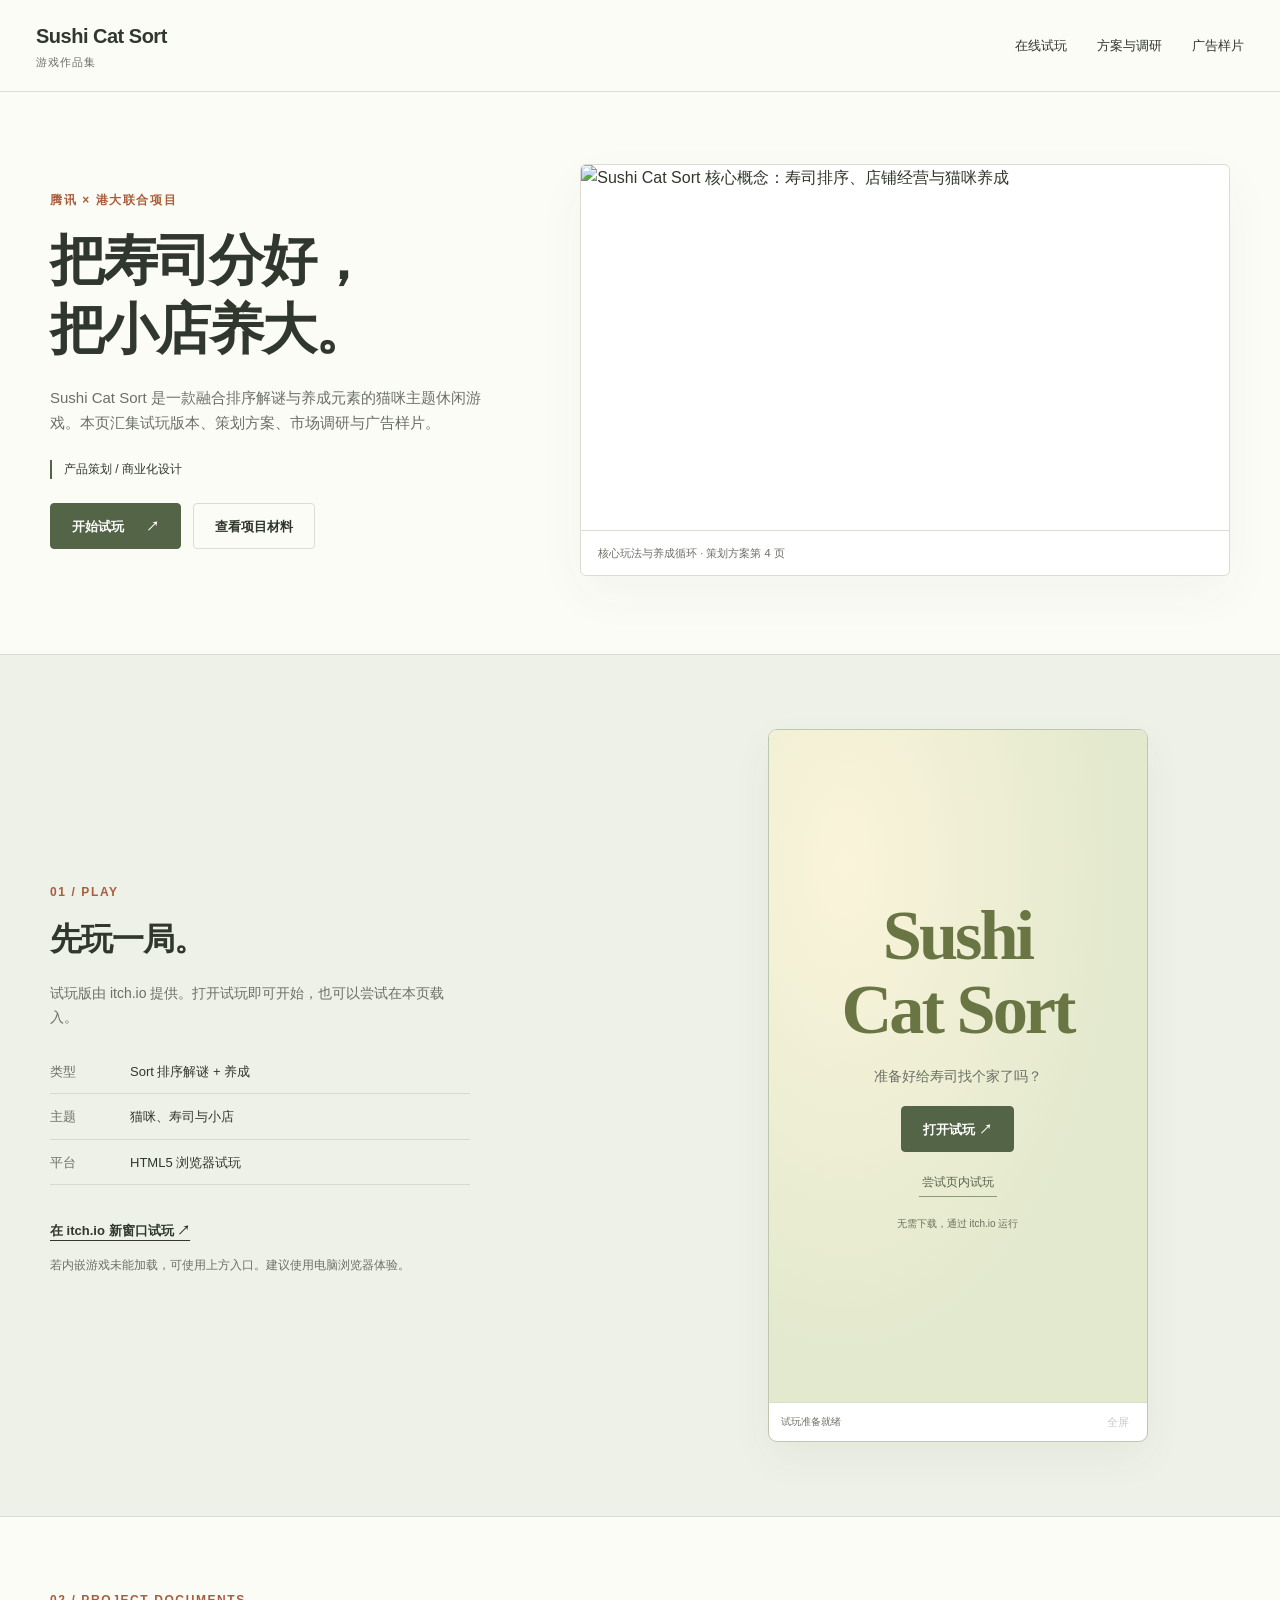
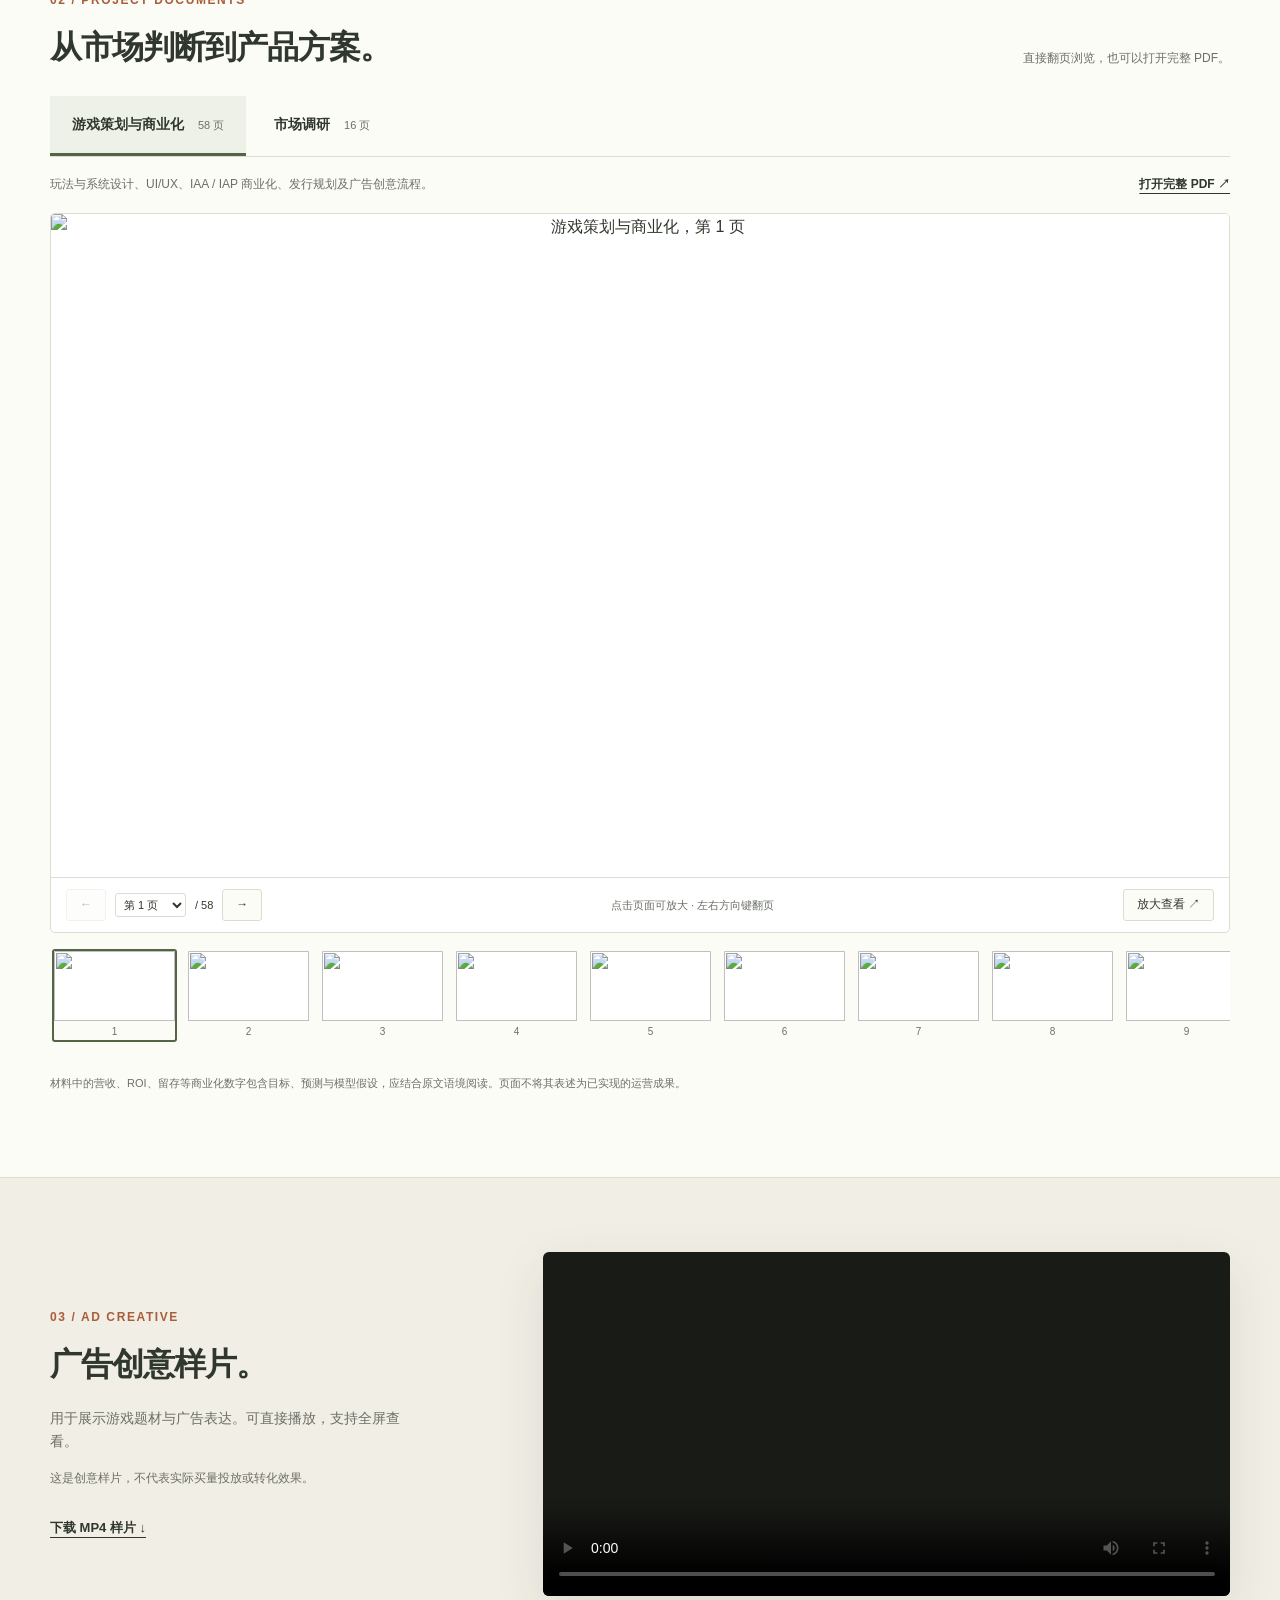
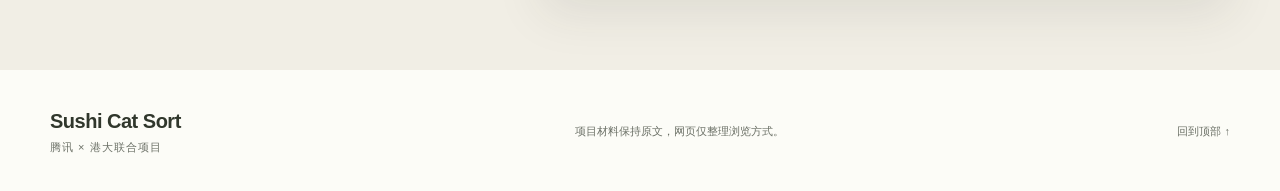
==== docs/sushi-cat-sort/index.html @ 92bae5a2 "Add interactive game portfolio page" ====
<!doctype html>
<html lang="zh-CN">
<head>
<meta charset="utf-8"><meta name="viewport" content="width=device-width,initial-scale=1">
<title>Sushi Cat Sort · 游戏作品集</title>
<meta name="description" content="腾讯×港大联合项目：Sushi Cat Sort。在线试玩、游戏策划与商业化方案、市场调研、广告样片。">
<meta name="color-scheme" content="light"><link rel="stylesheet" href="styles.css">
</head>
<body>
<a class="skip" href="#main">跳到内容</a>
<header class="site-header"><a class="brand" href="#">Sushi Cat Sort<span>游戏作品集</span></a><nav aria-label="作品导航"><a href="#play">在线试玩</a><a href="#documents">方案与调研</a><a href="#video">广告样片</a></nav></header>
<main id="main">
<section class="hero wrap">
 <div class="hero-copy"><p class="eyebrow">腾讯 × 港大联合项目</p><h1>把寿司分好，<br>把小店养大。</h1><p class="lead">Sushi Cat Sort 是一款融合排序解谜与养成元素的猫咪主题休闲游戏。本页汇集试玩版本、策划方案、市场调研与广告样片。</p><p class="role">产品策划 / 商业化设计</p><div class="actions"><a class="button primary" href="#play">开始试玩 <span aria-hidden="true">↗</span></a><a class="button" href="#documents">查看项目材料</a></div></div>
 <figure class="hero-image"><img src="assets/proposal/page-04.jpg" alt="Sushi Cat Sort 核心概念：寿司排序、店铺经营与猫咪养成" width="1800" height="1013"><figcaption>核心玩法与养成循环 · 策划方案第 4 页</figcaption></figure>
</section>
<section class="section play-section" id="play">
 <div class="wrap play-layout"><div class="section-intro"><p class="eyebrow">01 / PLAY</p><h2>先玩一局。</h2><p>试玩版由 itch.io 提供。打开试玩即可开始，也可以尝试在本页载入。</p><dl class="facts"><div><dt>类型</dt><dd>Sort 排序解谜 + 养成</dd></div><div><dt>主题</dt><dd>猫咪、寿司与小店</dd></div><div><dt>平台</dt><dd>HTML5 浏览器试玩</dd></div></dl><a class="text-link" href="https://archieneverwake.itch.io/sushi-cat-sort" target="_blank" rel="noopener noreferrer">在 itch.io 新窗口试玩 ↗</a><p class="small">若内嵌游戏未能加载，可使用上方入口。建议使用电脑浏览器体验。</p></div>
 <div class="game-shell"><div id="gameMount" class="game-mount"><div class="game-cover"><span class="cover-title">Sushi<br>Cat Sort</span><p>准备好给寿司找个家了吗？</p><a class="button primary" href="https://archieneverwake.itch.io/sushi-cat-sort" target="_blank" rel="noopener noreferrer">打开试玩 ↗</a><button id="loadGame" class="inline-play" type="button">尝试页内试玩</button><span class="small">无需下载，通过 itch.io 运行</span></div></div><div class="game-toolbar"><span id="gameStatus" role="status">试玩准备就绪</span><button id="fullscreenGame" type="button" disabled>全屏</button></div></div>
 </div>
</section>
<section class="section wrap" id="documents">
 <div class="section-heading"><div><p class="eyebrow">02 / PROJECT DOCUMENTS</p><h2>从市场判断到产品方案。</h2></div><p>直接翻页浏览，也可以打开完整 PDF。</p></div>
 <div class="deck-tabs" role="tablist" aria-label="选择项目材料"><button id="proposalTab" role="tab" aria-selected="true" aria-controls="viewer" data-deck="proposal">游戏策划与商业化 <span>58 页</span></button><button id="researchTab" role="tab" aria-selected="false" aria-controls="viewer" data-deck="research">市场调研 <span>16 页</span></button></div>
 <div class="deck-info"><p id="deckDescription">玩法与系统设计、UI/UX、IAA / IAP 商业化、发行规划及广告创意流程。</p><a id="pdfLink" class="text-link" href="assets/game-proposal.pdf" target="_blank" rel="noopener">打开完整 PDF ↗</a></div>
 <div id="viewer" class="viewer" role="tabpanel" aria-labelledby="proposalTab"><div class="slide-stage"><button id="zoomSlide" class="slide-zoom" type="button" aria-label="放大当前页"><img id="slideImage" src="assets/proposal/page-01.jpg" alt="游戏策划与商业化，第 1 页" width="1800" height="1013"></button></div><div class="viewer-toolbar"><div class="pager"><button id="prevSlide" type="button" aria-label="上一页">←</button><label for="pageSelect" class="sr-only">跳转页码</label><select id="pageSelect"></select><span id="pageTotal">/ 58</span><button id="nextSlide" type="button" aria-label="下一页">→</button></div><span class="viewer-tip">点击页面可放大 · 左右方向键翻页</span><button id="enlargeSlide" type="button">放大查看 ↗</button></div></div>
 <div id="thumbnails" class="thumbnails" aria-label="页面缩略图"></div>
 <p class="material-note">材料中的营收、ROI、留存等商业化数字包含目标、预测与模型假设，应结合原文语境阅读。页面不将其表述为已实现的运营成果。</p>
</section>
<section class="section video-section" id="video"><div class="wrap video-layout"><div><p class="eyebrow">03 / AD CREATIVE</p><h2>广告创意样片。</h2><p>用于展示游戏题材与广告表达。可直接播放，支持全屏查看。</p><p class="small">这是创意样片，不代表实际买量投放或转化效果。</p><a class="text-link" href="assets/ad-demo.mp4" download>下载 MP4 样片 ↓</a></div><video id="adVideo" controls playsinline preload="metadata" poster="assets/ad-poster.jpg" aria-label="Sushi Cat Sort 广告样片"><source src="assets/ad-demo.mp4" type="video/mp4">浏览器暂不支持视频播放。<a href="assets/ad-demo.mp4">打开视频</a></video></div></section>
<footer class="wrap"><div class="brand">Sushi Cat Sort<span>腾讯 × 港大联合项目</span></div><p>项目材料保持原文，网页仅整理浏览方式。</p><a href="#">回到顶部 ↑</a></footer>
</main>
<dialog id="slideDialog" aria-label="幻灯片大图"><div class="dialog-bar"><span id="dialogPage">第 1 页</span><div><button id="dialogPrev" type="button" aria-label="上一页">←</button><button id="dialogNext" type="button" aria-label="下一页">→</button><button id="closeDialog" type="button" aria-label="关闭大图">关闭 ×</button></div></div><img id="dialogImage" alt="当前页大图"></dialog>
<script src="app.js"></script>
</body></html>
---- docs/sushi-cat-sort/styles.css ----
:root{--ink:#30372c;--muted:#6b7066;--line:#d9ded0;--green:#546447;--soft:#eef1e8;--paper:#fcfcf7;--orange:#aa5d3a}*{box-sizing:border-box}html{scroll-behavior:smooth;scroll-padding-top:92px}body{margin:0;background:var(--paper);color:var(--ink);font-family:-apple-system,BlinkMacSystemFont,"Segoe UI","PingFang SC","Microsoft YaHei",sans-serif;line-height:1.65}a{color:inherit;text-decoration:none}button,select{font:inherit;color:inherit}button,a,select{-webkit-tap-highlight-color:transparent}button{cursor:pointer}button:disabled{opacity:.35;cursor:default}button:focus-visible,a:focus-visible,select:focus-visible{outline:3px solid var(--orange);outline-offset:4px}.wrap{width:min(1180px,calc(100% - 72px));margin:auto}.site-header{position:sticky;top:0;z-index:9;padding:20px 36px;display:flex;align-items:center;justify-content:space-between;background:#fcfcf7f2;border-bottom:1px solid var(--line);backdrop-filter:blur(12px)}.brand{font-size:20px;font-weight:750;letter-spacing:-.5px}.brand span{font-size:11px;font-weight:450;letter-spacing:1px;display:block;color:var(--muted)}nav{display:flex;gap:30px;font-size:13px}nav a:hover,.text-link:hover{color:var(--orange)}.hero{padding:72px 0 78px;display:grid;grid-template-columns:.85fr 1.15fr;gap:50px;align-items:center}.eyebrow{color:var(--orange);font-weight:650;font-size:12px;letter-spacing:1.6px;margin:0 0 16px}h1{font-size:clamp(38px,4.3vw,58px);line-height:1.25;letter-spacing:-2px;margin:0 0 22px;font-weight:760}.lead{color:var(--muted);max-width:460px;font-size:15px}.role{font-size:12px;border-left:2px solid var(--green);padding-left:12px;margin:24px 0}.actions{display:flex;gap:12px;flex-wrap:wrap}.button{display:inline-flex;align-items:center;justify-content:center;gap:22px;min-height:46px;padding:10px 21px;border:1px solid var(--line);border-radius:4px;background:transparent;font-size:13px;font-weight:600}.button.primary{background:var(--green);border-color:var(--green);color:white}.button:hover{transform:translateY(-1px)}.hero-image{margin:0;background:white;border:1px solid var(--line);box-shadow:0 18px 50px #3443230b;border-radius:6px;overflow:hidden}.hero-image img{width:100%;height:auto;display:block}.hero-image figcaption{border-top:1px solid var(--line);padding:13px 17px;font-size:11px;color:var(--muted)}.section{padding-top:74px;padding-bottom:74px}.play-section{background:var(--soft);border-block:1px solid var(--line)}h2{font-size:32px;line-height:1.3;letter-spacing:-1px;margin:0 0 22px}.section p:not(.eyebrow){font-size:14px;color:var(--muted)}.play-layout{display:grid;grid-template-columns:1fr 1fr;gap:90px;align-items:center}.section-intro{max-width:420px}.facts{margin:32px 0;display:grid;gap:12px;font-size:13px}.facts>div{display:grid;grid-template-columns:80px 1fr;padding-bottom:11px;border-bottom:1px solid #d4dbc9}.facts dt{color:var(--muted)}.facts dd{margin:0}.text-link{font-size:13px;font-weight:650;text-decoration:underline;text-underline-offset:5px}.small{font-size:12px!important;line-height:1.7;max-width:390px}.game-shell{width:min(100%,380px);margin:auto;border:1px solid #bcc7ad;background:#fff;border-radius:9px;overflow:hidden;box-shadow:0 16px 40px #3443230e}.game-mount{aspect-ratio:9/16;background:#e2e7ce;position:relative}.game-mount iframe{border:0;width:100%;height:100%;display:block;position:absolute;inset:0}.game-cover{display:flex;flex-direction:column;align-items:center;justify-content:center;height:100%;text-align:center;background:radial-gradient(ellipse at 20% 20%,#faf4da 0,transparent 65%),#e3e9ce;padding:24px;gap:18px}.cover-title{font-family:Georgia,serif;color:#697644;font-size:clamp(44px,5.5vw,72px);font-weight:bold;line-height:1.05;letter-spacing:-3px}.game-cover p{margin:0}.game-cover .small{font-size:10px!important;color:#6b705b}.game-toolbar{padding:9px 12px;display:flex;align-items:center;justify-content:space-between;font-size:10px;color:var(--muted);border-top:1px solid var(--line)}.game-toolbar button{border:0;background:none;font-size:11px}.game-shell:fullscreen{background:#111;border:0;width:100vw;height:100vh;display:flex;align-items:center;justify-content:center}.game-shell:fullscreen .game-mount{height:100vh;width:56.25vh;max-width:100vw}.game-shell:fullscreen .game-toolbar{display:none}.section-heading{display:flex;justify-content:space-between;align-items:flex-end;gap:25px;margin-bottom:28px}.section-heading h2{margin-bottom:0}.section-heading>p{max-width:280px;font-size:12px!important;margin:0}.deck-tabs{display:flex;gap:6px;border-bottom:1px solid var(--line)}.deck-tabs button{border:0;border-bottom:3px solid transparent;background:transparent;padding:17px 22px;font-size:14px;font-weight:600}.deck-tabs button[aria-selected=true]{border-color:var(--green);background:#eef1e8}.deck-tabs span{font-weight:400;font-size:11px;margin-left:10px;color:var(--muted)}.deck-info{display:flex;align-items:center;justify-content:space-between;gap:20px;margin:18px 0}.deck-info p{margin:0;font-size:12px!important}.deck-info .text-link{font-size:12px;white-space:nowrap}.viewer{border:1px solid var(--line);border-radius:5px;overflow:hidden;background:white}.slide-stage{aspect-ratio:16/9;display:flex;align-items:center;justify-content:center;background:#fff}.slide-zoom{width:100%;height:100%;border:0;padding:0;background:white;display:flex;align-items:center;justify-content:center;cursor:zoom-in}.slide-zoom img{display:block;max-height:100%;width:100%;object-fit:contain}.viewer-toolbar{display:flex;align-items:center;justify-content:space-between;gap:12px;border-top:1px solid var(--line);padding:11px 15px;font-size:11px}.pager{display:flex;align-items:center;gap:9px}.pager button,.viewer-toolbar>button,.dialog-bar button{background:var(--paper);border:1px solid var(--line);border-radius:3px;padding:5px 13px;font-size:12px}.pager select{border:1px solid var(--line);background:white;border-radius:3px;padding:4px}.viewer-tip{color:var(--muted)}.thumbnails{display:flex;gap:9px;overflow:auto;padding:16px 2px 12px;scrollbar-width:thin}.thumb{padding:0;border:2px solid transparent;background:none;flex:0 0 125px;border-radius:3px;overflow:hidden}.thumb[aria-current=true]{border-color:var(--green)}.thumb img{display:block;width:100%;height:70px;object-fit:contain;background:white}.thumb span{display:block;font-size:10px;color:var(--muted);padding-top:3px}.material-note{font-size:11px!important;max-width:900px;margin-top:20px}.video-section{background:#f1eee5;border-top:1px solid #dedbcf}.video-layout{display:grid;grid-template-columns:.75fr 1.25fr;gap:80px;align-items:center}.video-layout>div{max-width:350px}.video-layout video{width:100%;max-height:560px;border-radius:6px;background:#191b17;box-shadow:0 16px 50px #3430231a}.video-layout .text-link{display:inline-block;margin-top:17px}footer{padding-top:35px;padding-bottom:35px;display:flex;align-items:center;justify-content:space-between;gap:25px}footer p,footer>a{font-size:11px;color:var(--muted)}dialog{padding:0;max-width:96vw;width:1480px;max-height:95vh;border:0;border-radius:5px;background:#fcfcf7}dialog::backdrop{background:#0d130ee6}dialog img{display:block;width:100%;max-height:84vh;object-fit:contain;background:#fff}.dialog-bar{padding:12px 16px;display:flex;justify-content:space-between;align-items:center;font-size:12px}.dialog-bar>div{display:flex;gap:7px}.skip{position:absolute;top:-100px;left:10px;background:white;z-index:30;padding:10px}.skip:focus{top:10px}.sr-only{position:absolute;width:1px;height:1px;overflow:hidden;clip:rect(0,0,0,0)}@media(max-width:850px){.wrap{width:calc(100% - 40px)}.site-header{padding:15px 20px}.brand{font-size:17px}nav{gap:15px;font-size:11px}.hero{grid-template-columns:1fr;padding:42px 0;gap:30px}.hero-copy{max-width:570px}h1{font-size:42px}.hero-image{max-width:600px}.play-layout{grid-template-columns:1fr;gap:30px}.section-intro{max-width:none}.game-shell{max-width:340px}.facts{margin:24px 0}.section{padding-top:46px;padding-bottom:46px}.section-heading{display:block}.section-heading>p{margin-top:15px;max-width:none}.deck-info{align-items:flex-start}.deck-tabs button{padding:13px 12px;font-size:12px}.deck-tabs span{font-size:10px;margin-left:5px}.viewer-tip{display:none}.video-layout{grid-template-columns:1fr;gap:25px}.video-layout>div{max-width:none}footer{flex-wrap:wrap}footer p{flex-basis:100%;order:3;margin:0}h2{font-size:27px}}@media(prefers-reduced-motion:reduce){html{scroll-behavior:auto}.button:hover{transform:none}}
.inline-play{border:0;border-bottom:1px solid #8d9879;color:#576348;background:transparent;font-size:12px;padding:3px}.game-fallback{position:absolute;z-index:2;top:50%;left:50%;transform:translate(-50%,-50%);white-space:nowrap}.game-fallback:hover{transform:translate(-50%,-50%)}
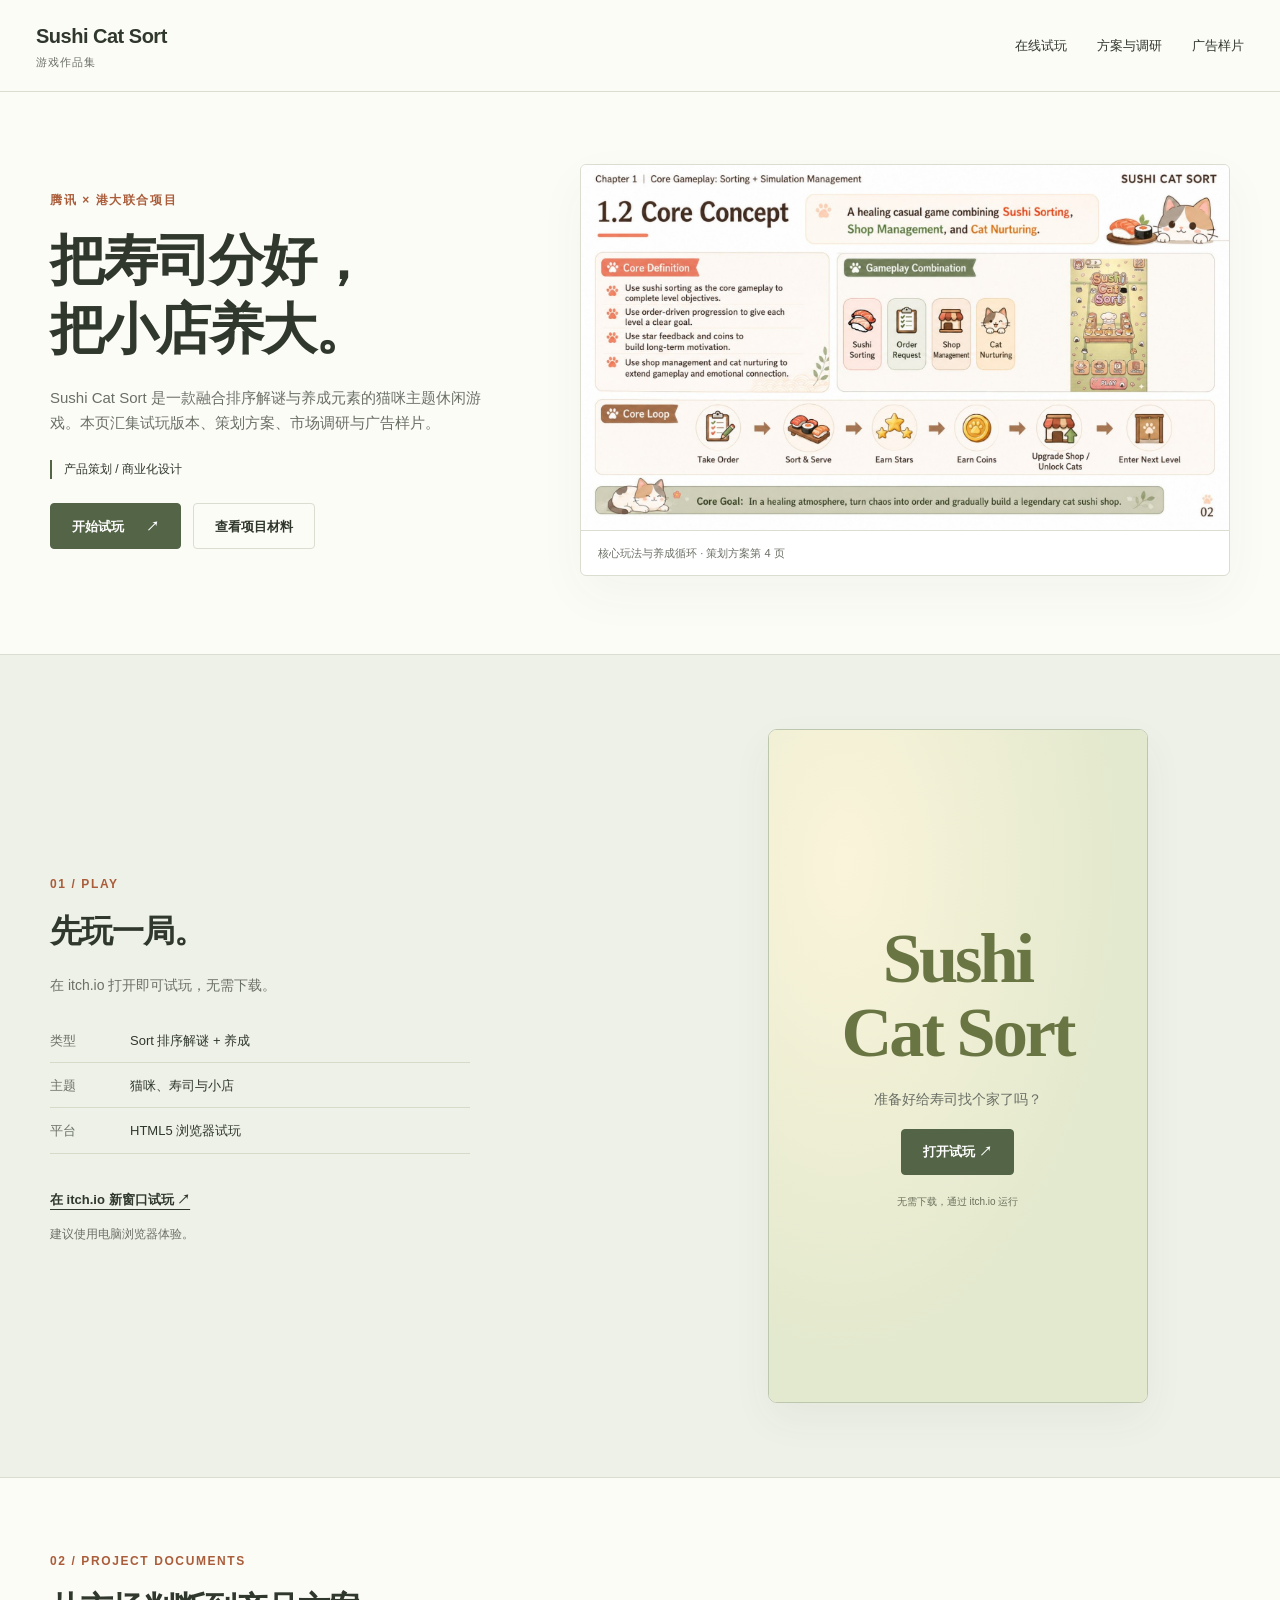
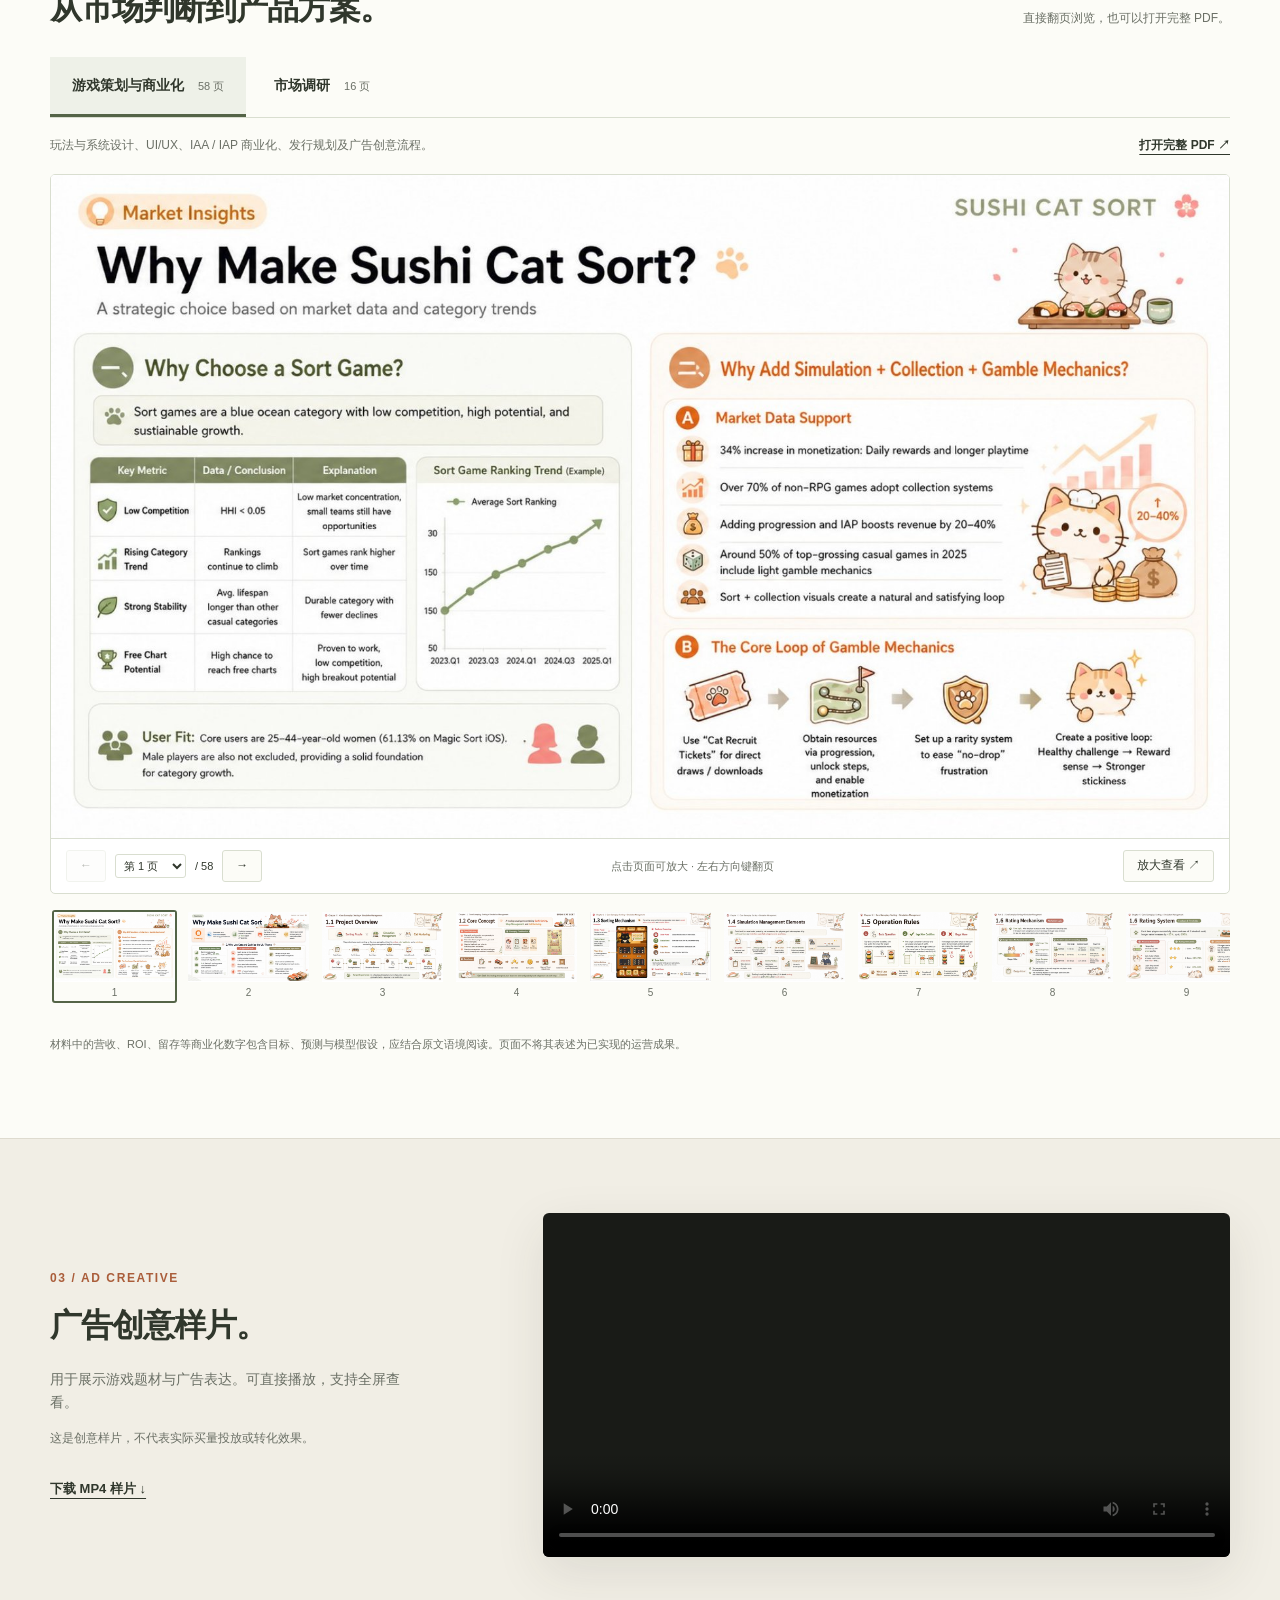
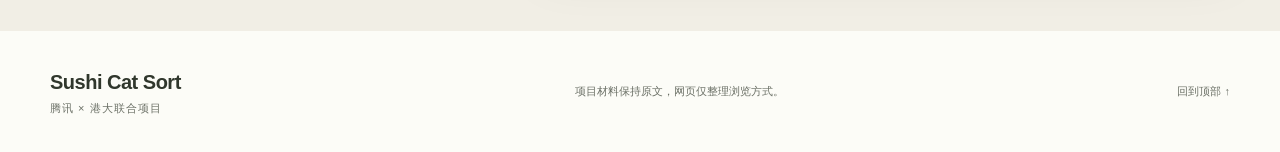
==== commit f76184a4: "Use official itch game entry" ====
--- a/docs/sushi-cat-sort/index.html
+++ b/docs/sushi-cat-sort/index.html
@@ -15,8 +15,8 @@
  <figure class="hero-image"><img src="assets/proposal/page-04.jpg" alt="Sushi Cat Sort 核心概念：寿司排序、店铺经营与猫咪养成" width="1800" height="1013"><figcaption>核心玩法与养成循环 · 策划方案第 4 页</figcaption></figure>
 </section>
 <section class="section play-section" id="play">
- <div class="wrap play-layout"><div class="section-intro"><p class="eyebrow">01 / PLAY</p><h2>先玩一局。</h2><p>试玩版由 itch.io 提供。打开试玩即可开始，也可以尝试在本页载入。</p><dl class="facts"><div><dt>类型</dt><dd>Sort 排序解谜 + 养成</dd></div><div><dt>主题</dt><dd>猫咪、寿司与小店</dd></div><div><dt>平台</dt><dd>HTML5 浏览器试玩</dd></div></dl><a class="text-link" href="https://archieneverwake.itch.io/sushi-cat-sort" target="_blank" rel="noopener noreferrer">在 itch.io 新窗口试玩 ↗</a><p class="small">若内嵌游戏未能加载，可使用上方入口。建议使用电脑浏览器体验。</p></div>
- <div class="game-shell"><div id="gameMount" class="game-mount"><div class="game-cover"><span class="cover-title">Sushi<br>Cat Sort</span><p>准备好给寿司找个家了吗？</p><a class="button primary" href="https://archieneverwake.itch.io/sushi-cat-sort" target="_blank" rel="noopener noreferrer">打开试玩 ↗</a><button id="loadGame" class="inline-play" type="button">尝试页内试玩</button><span class="small">无需下载，通过 itch.io 运行</span></div></div><div class="game-toolbar"><span id="gameStatus" role="status">试玩准备就绪</span><button id="fullscreenGame" type="button" disabled>全屏</button></div></div>
+ <div class="wrap play-layout"><div class="section-intro"><p class="eyebrow">01 / PLAY</p><h2>先玩一局。</h2><p>在 itch.io 打开即可试玩，无需下载。</p><dl class="facts"><div><dt>类型</dt><dd>Sort 排序解谜 + 养成</dd></div><div><dt>主题</dt><dd>猫咪、寿司与小店</dd></div><div><dt>平台</dt><dd>HTML5 浏览器试玩</dd></div></dl><a class="text-link" href="https://archieneverwake.itch.io/sushi-cat-sort" target="_blank" rel="noopener noreferrer">在 itch.io 新窗口试玩 ↗</a><p class="small">建议使用电脑浏览器体验。</p></div>
+ <div class="game-shell"><div id="gameMount" class="game-mount"><div class="game-cover"><span class="cover-title">Sushi<br>Cat Sort</span><p>准备好给寿司找个家了吗？</p><a class="button primary" href="https://archieneverwake.itch.io/sushi-cat-sort" target="_blank" rel="noopener noreferrer">打开试玩 ↗</a><span class="small">无需下载，通过 itch.io 运行</span></div></div></div>
  </div>
 </section>
 <section class="section wrap" id="documents">
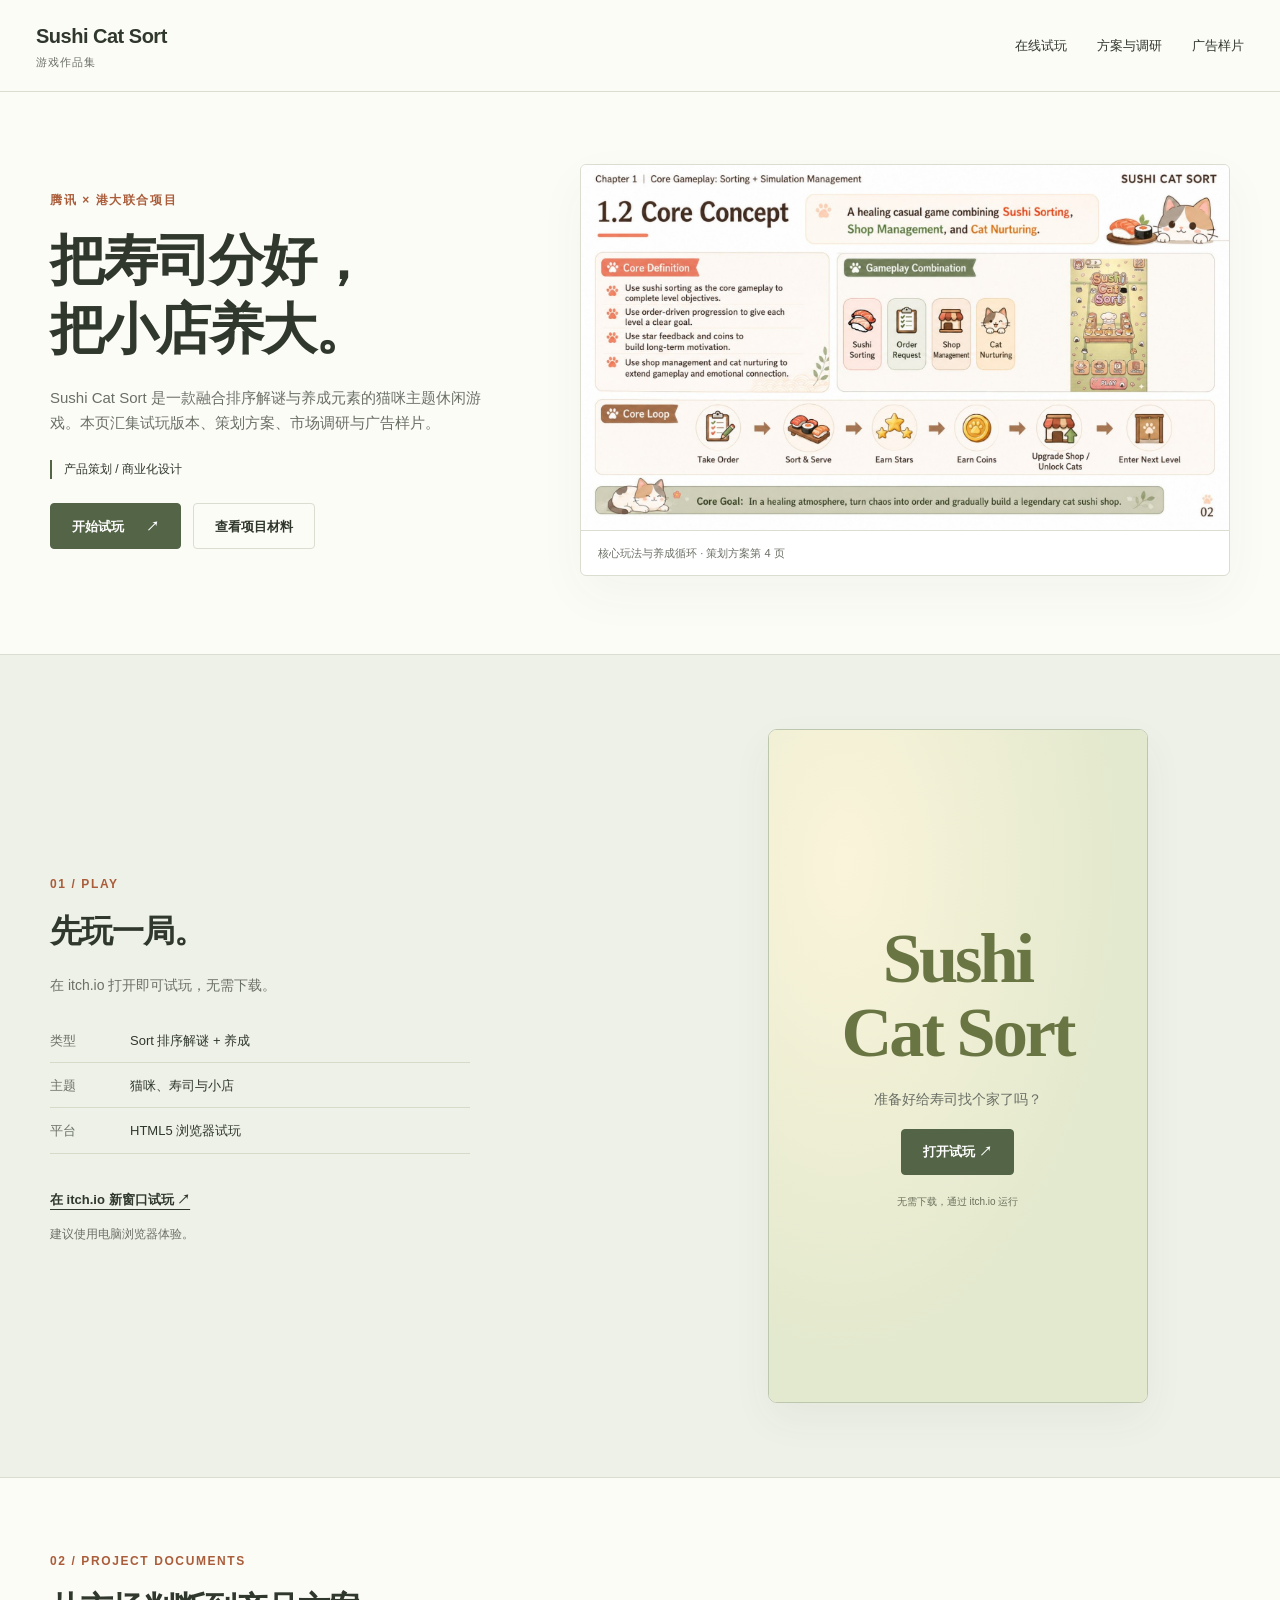
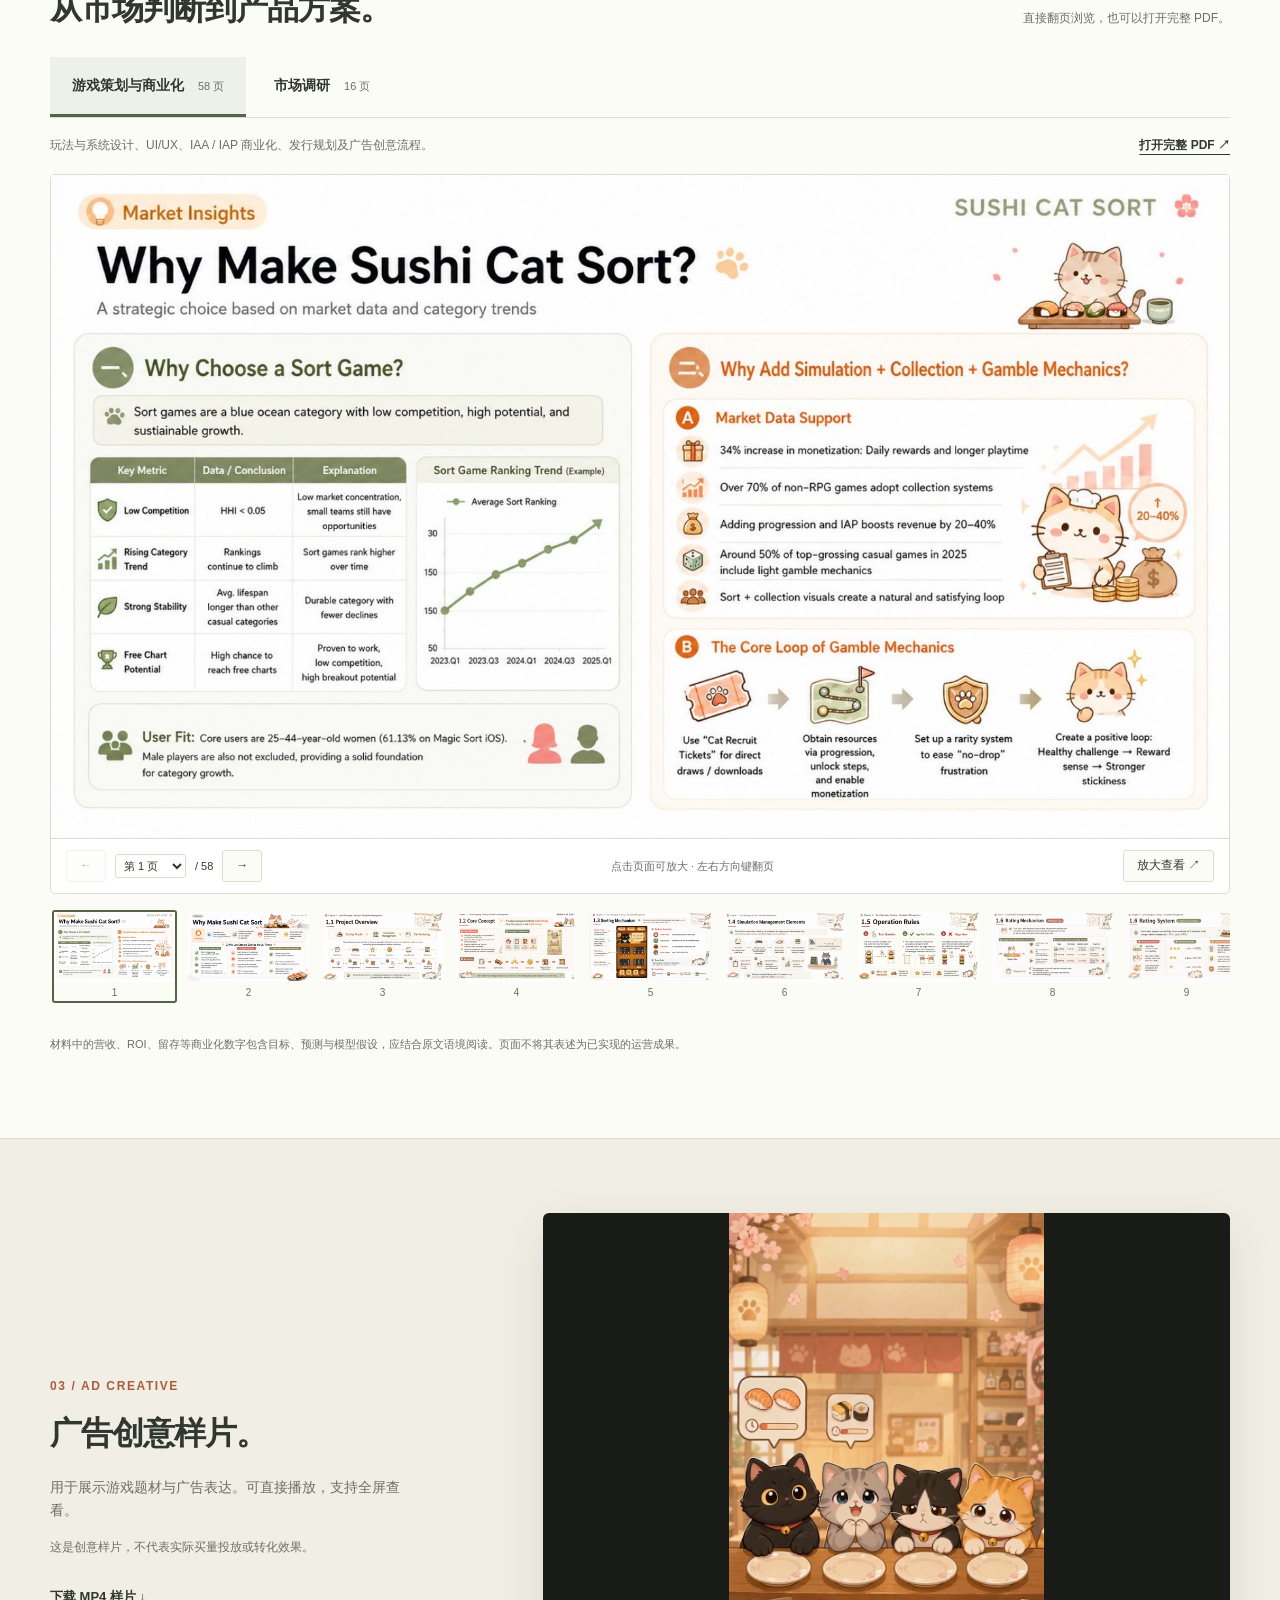
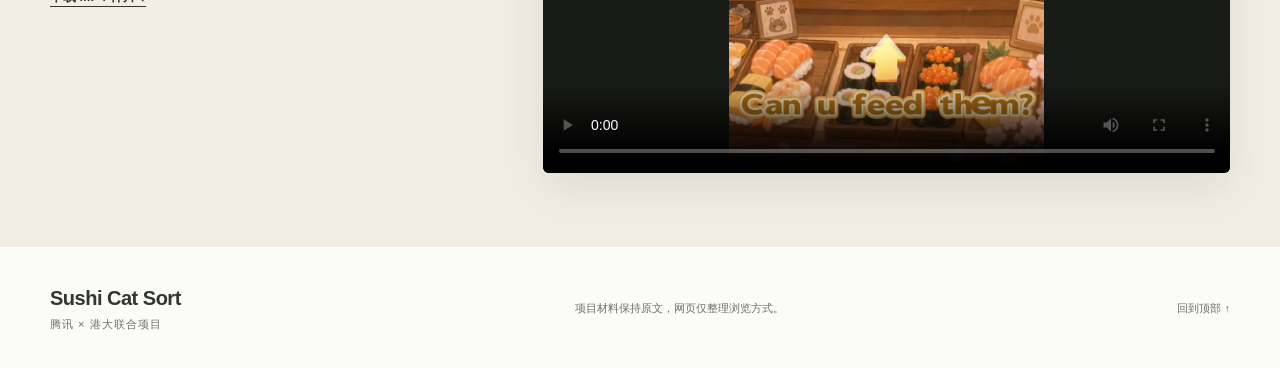
==== commit c43eaddf: "Refresh cached game page assets" ====
--- a/docs/sushi-cat-sort/index.html
+++ b/docs/sushi-cat-sort/index.html
@@ -27,9 +27,9 @@
  <div id="thumbnails" class="thumbnails" aria-label="页面缩略图"></div>
  <p class="material-note">材料中的营收、ROI、留存等商业化数字包含目标、预测与模型假设，应结合原文语境阅读。页面不将其表述为已实现的运营成果。</p>
 </section>
-<section class="section video-section" id="video"><div class="wrap video-layout"><div><p class="eyebrow">03 / AD CREATIVE</p><h2>广告创意样片。</h2><p>用于展示游戏题材与广告表达。可直接播放，支持全屏查看。</p><p class="small">这是创意样片，不代表实际买量投放或转化效果。</p><a class="text-link" href="assets/ad-demo.mp4" download>下载 MP4 样片 ↓</a></div><video id="adVideo" controls playsinline preload="metadata" poster="assets/ad-poster.jpg" aria-label="Sushi Cat Sort 广告样片"><source src="assets/ad-demo.mp4" type="video/mp4">浏览器暂不支持视频播放。<a href="assets/ad-demo.mp4">打开视频</a></video></div></section>
+<section class="section video-section" id="video"><div class="wrap video-layout"><div><p class="eyebrow">03 / AD CREATIVE</p><h2>广告创意样片。</h2><p>用于展示游戏题材与广告表达。可直接播放，支持全屏查看。</p><p class="small">这是创意样片，不代表实际买量投放或转化效果。</p><a class="text-link" href="assets/ad-demo.mp4" download>下载 MP4 样片 ↓</a></div><video id="adVideo" controls playsinline preload="metadata" poster="assets/ad-poster.jpg?v=20261021-1" aria-label="Sushi Cat Sort 广告样片"><source src="assets/ad-demo.mp4?v=20261021-1" type="video/mp4">浏览器暂不支持视频播放。<a href="assets/ad-demo.mp4">打开视频</a></video></div></section>
 <footer class="wrap"><div class="brand">Sushi Cat Sort<span>腾讯 × 港大联合项目</span></div><p>项目材料保持原文，网页仅整理浏览方式。</p><a href="#">回到顶部 ↑</a></footer>
 </main>
 <dialog id="slideDialog" aria-label="幻灯片大图"><div class="dialog-bar"><span id="dialogPage">第 1 页</span><div><button id="dialogPrev" type="button" aria-label="上一页">←</button><button id="dialogNext" type="button" aria-label="下一页">→</button><button id="closeDialog" type="button" aria-label="关闭大图">关闭 ×</button></div></div><img id="dialogImage" alt="当前页大图"></dialog>
-<script src="app.js"></script>
+<script src="app.js?v=20261021-2"></script>
 </body></html>
